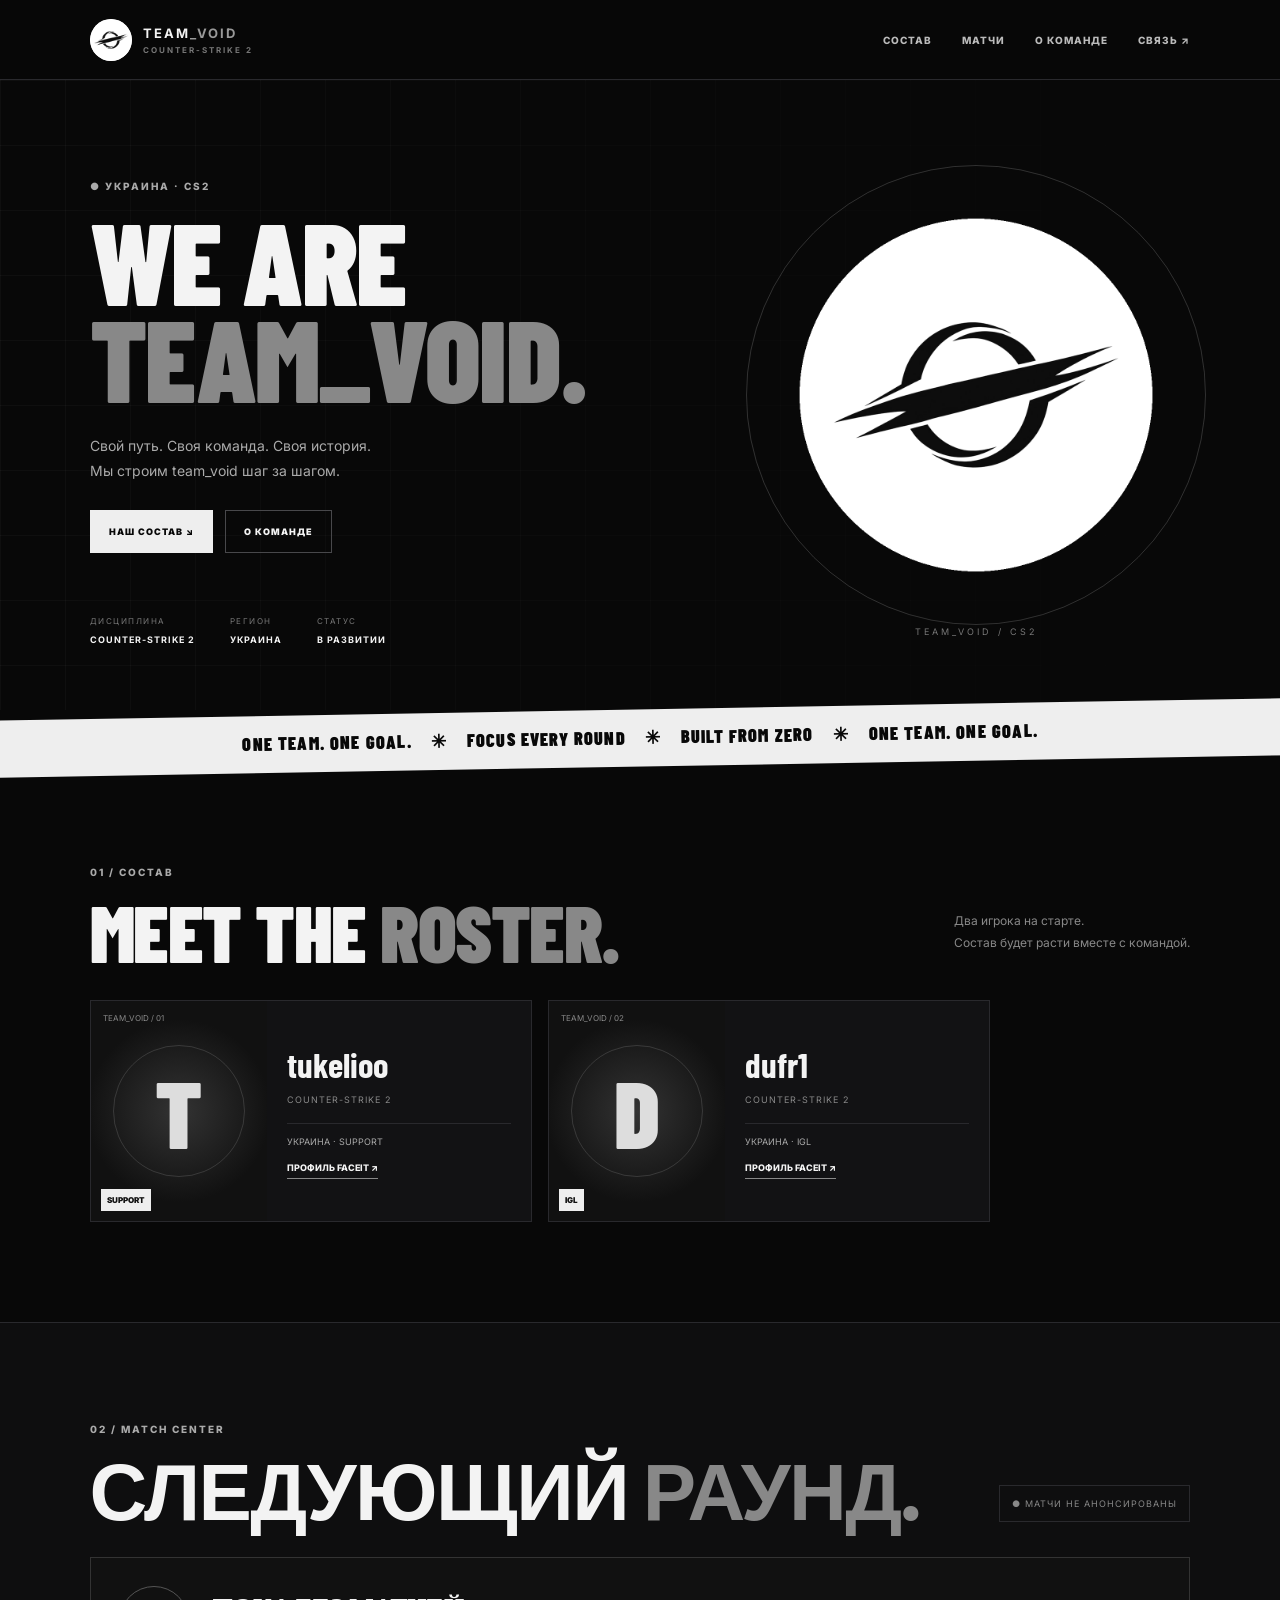
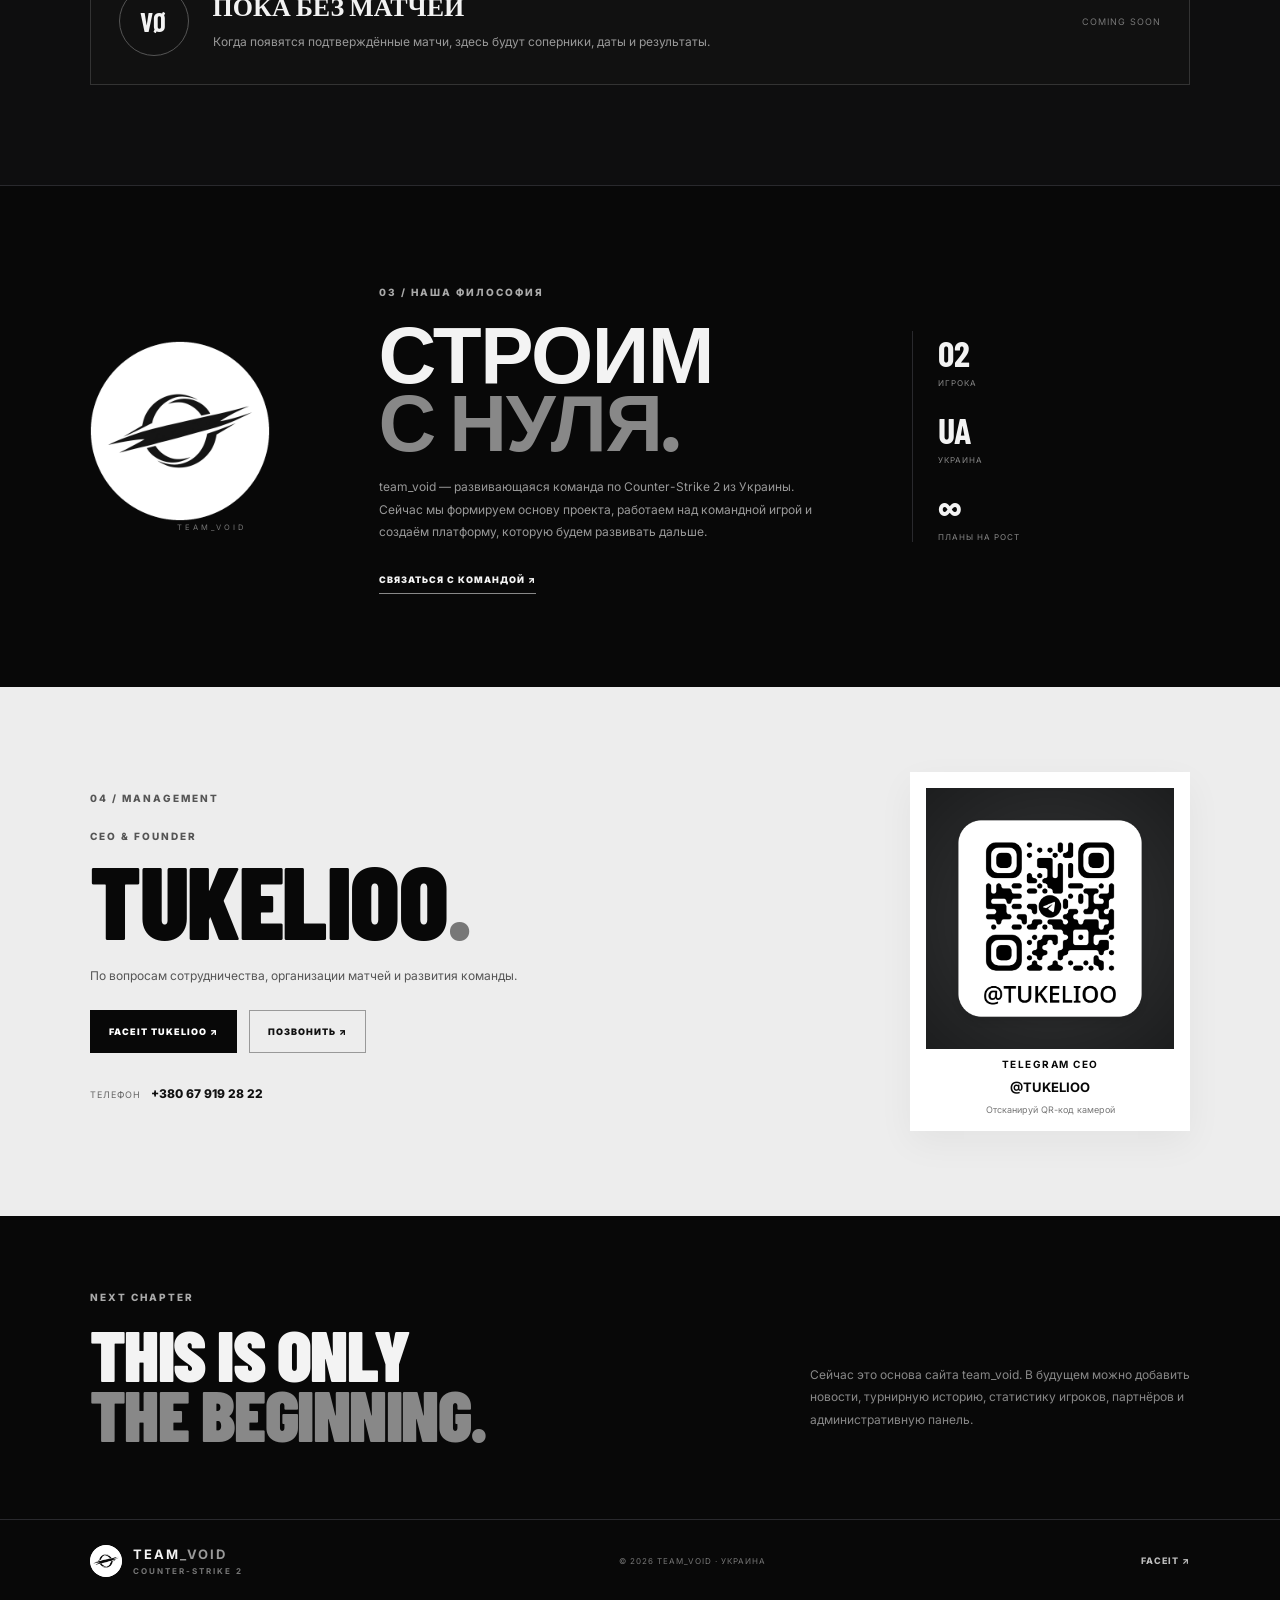
==== index.html @ 3c4596e1 "Add files via upload" ====
<!doctype html><html lang="ru"><head><meta charset="utf-8"><meta name="viewport" content="width=device-width,initial-scale=1"><meta name="theme-color" content="#080808"><title>team_void — CS2 Esports</title><link rel="preconnect" href="https://fonts.googleapis.com"><link href="https://fonts.googleapis.com/css2?family=Barlow+Condensed:wght@500;700;900&family=Inter:wght@400;600;800&display=swap" rel="stylesheet"><link rel="stylesheet" href="style.css"></head><body>
<header><a class="brand" href="#home"><img src="assets/team-void-logo.png" alt="Логотип"><b>TEAM<span>_VOID</span><small>COUNTER-STRIKE 2</small></b></a><button id="menuBtn">☰</button><nav id="nav"><a href="#roster">СОСТАВ</a><a href="#matches">МАТЧИ</a><a href="#about">О КОМАНДЕ</a><a href="#contact">СВЯЗЬ ↗</a></nav></header>
<main><section class="hero" id="home"><div class="grid"></div><div class="hero-copy"><p class="eyebrow">● УКРАИНА · CS2</p><h1>WE ARE<br><span>TEAM_VOID.</span></h1><p class="intro">Свой путь. Своя команда. Своя история.<br>Мы строим team_void шаг за шагом.</p><a class="btn light" href="#roster">НАШ СОСТАВ ↘</a> <a class="btn" href="#about">О КОМАНДЕ</a><div class="facts"><div><small>ДИСЦИПЛИНА</small><b>COUNTER-STRIKE 2</b></div><div><small>РЕГИОН</small><b>УКРАИНА</b></div><div><small>СТАТУС</small><b>В РАЗВИТИИ</b></div></div></div><div class="hero-logo"><div></div><img src="assets/team-void-logo.png" alt="Эмблема team_void"><small>TEAM_VOID / CS2</small></div></section>
<div class="ticker">ONE TEAM. ONE GOAL.　✳　FOCUS EVERY ROUND　✳　BUILT FROM ZERO　✳　ONE TEAM. ONE GOAL.</div>
<section class="section" id="roster"><div class="section-head"><div><p class="eyebrow">01 / СОСТАВ</p><h2>MEET THE <span>ROSTER.</span></h2></div><p>Два игрока на старте.<br>Состав будет расти вместе с командой.</p></div><div class="players" id="players"></div></section>
<section class="matches section" id="matches"><div class="section-head"><div><p class="eyebrow">02 / MATCH CENTER</p><h2>СЛЕДУЮЩИЙ <span>РАУНД.</span></h2></div><label>● МАТЧИ НЕ АНОНСИРОВАНЫ</label></div><div class="empty"><strong>VØ</strong><div><h3>ПОКА БЕЗ МАТЧЕЙ</h3><p>Когда появятся подтверждённые матчи, здесь будут соперники, даты и результаты.</p></div><small>COMING SOON</small></div></section>
<section class="section about" id="about"><div class="about-logo"><img src="assets/team-void-logo.png" alt="Логотип"><small>TEAM_VOID</small></div><div><p class="eyebrow">03 / НАША ФИЛОСОФИЯ</p><h2>СТРОИМ<br><span>С НУЛЯ.</span></h2><p class="body-copy">team_void — развивающаяся команда по Counter-Strike 2 из Украины. Сейчас мы формируем основу проекта, работаем над командной игрой и создаём платформу, которую будем развивать дальше.</p><a class="under" href="#contact">СВЯЗАТЬСЯ С КОМАНДОЙ ↗</a></div><div class="stats"><b>02<small>ИГРОКА</small></b><b>UA<small>УКРАИНА</small></b><b>∞<small>ПЛАНЫ НА РОСТ</small></b></div></section>
<section class="ceo" id="contact"><div class="ceo-wrap"><div><p class="eyebrow">04 / MANAGEMENT</p><small class="kicker">CEO & FOUNDER</small><h2>TUKELIOO<span>.</span></h2><p class="body-copy">По вопросам сотрудничества, организации матчей и развития команды.</p><a class="btn dark" href="https://www.faceit.com/ru/players/tukelioo" target="_blank" rel="noopener">FACEIT TUKELIOO ↗</a> <a class="btn outline" href="tel:+380679192822">ПОЗВОНИТЬ ↗</a><p class="phone">ТЕЛЕФОН　<a href="tel:+380679192822">+380 67 919 28 22</a></p></div><div class="qr"><img src="assets/ceo-telegram-qr.png" alt="QR-код Telegram CEO @TUKELIOO"><b>TELEGRAM CEO</b><strong>@TUKELIOO</strong><small>Отсканируй QR-код камерой</small></div></div></section>
<section class="future"><div><p class="eyebrow">NEXT CHAPTER</p><h2>THIS IS ONLY<br><span>THE BEGINNING.</span></h2></div><p>Сейчас это основа сайта team_void. В будущем можно добавить новости, турнирную историю, статистику игроков, партнёров и административную панель.</p></section></main>
<footer><a class="brand" href="#home"><img src="assets/team-void-logo.png" alt=""><b>TEAM<span>_VOID</span><small>COUNTER-STRIKE 2</small></b></a><small>© <span id="year"></span> TEAM_VOID · УКРАИНА</small><a href="https://www.faceit.com/ru/players/tukelioo" target="_blank" rel="noopener">FACEIT ↗</a></footer><script src="script.js"></script></body></html>
---- style.css ----
*{box-sizing:border-box} :root{--bg:#080808;--panel:#121214;--white:#f3f3f3;--muted:#929297;--line:#29292d}html{scroll-behavior:smooth;scroll-padding-top:85px}body{margin:0;background:var(--bg);color:var(--white);font-family:Inter,Arial,sans-serif}a{color:inherit;text-decoration:none}header{height:80px;padding:0 7%;display:flex;align-items:center;justify-content:space-between;border-bottom:1px solid var(--line);position:sticky;top:0;z-index:5;background:#080808ed;backdrop-filter:blur(14px)}.brand{display:flex;align-items:center;gap:11px}.brand img{width:42px;height:42px;object-fit:cover;border-radius:50%;background:#fff}.brand b{font-size:13px;letter-spacing:2px}.brand b span{color:#999}.brand small{display:block;font-size:8px;color:#777;letter-spacing:2px;margin-top:4px}nav{display:flex;gap:30px}nav a{font-size:10px;font-weight:800;letter-spacing:1px;color:#bbb}nav a:hover,footer>a:hover{color:#fff}#menuBtn{display:none;background:none;color:#fff;border:0;font-size:24px}.hero{min-height:630px;padding:90px 7% 55px;display:flex;align-items:center;position:relative;overflow:hidden}.grid{position:absolute;inset:0;background-image:linear-gradient(#ffffff08 1px,transparent 1px),linear-gradient(90deg,#ffffff08 1px,transparent 1px);background-size:65px 65px;mask-image:linear-gradient(90deg,#000,transparent)}.hero-copy{position:relative;z-index:1;width:60%}.eyebrow{font-size:10px;font-weight:800;letter-spacing:2px;color:#aaa;margin:0 0 20px}.hero h1,h2{font-family:'Barlow Condensed',Impact,sans-serif;font-weight:900;letter-spacing:-1.5px;line-height:.84;margin:0}.hero h1{font-size:clamp(70px,9vw,130px)}h1 span,h2 span{color:#888}.intro{color:#aaa;font-size:14px;line-height:1.8;margin:27px 0}.btn{display:inline-flex;align-items:center;gap:22px;padding:15px 18px;border:1px solid #48484b;font-size:9px;font-weight:900;letter-spacing:1px;margin:0 8px 8px 0;transition:.2s}.btn:hover{transform:translateY(-3px)}.light{background:#eee;color:#080808;border-color:#eee}.facts{display:flex;gap:35px;margin-top:55px;flex-wrap:wrap}.facts div{display:flex;flex-direction:column;gap:8px}.facts small{font-size:8px;letter-spacing:1.5px;color:#777}.facts b{font-size:9px;letter-spacing:1px}.hero-logo{position:absolute;right:5%;top:50%;transform:translateY(-50%);width:min(40vw,480px);aspect-ratio:1;display:grid;place-items:center}.hero-logo div{position:absolute;inset:2%;border:1px solid #ffffff2a;border-radius:50%}.hero-logo img{width:74%;height:74%;object-fit:contain;mix-blend-mode:screen;filter:grayscale(1)}.hero-logo small{position:absolute;bottom:-2px;font-size:9px;letter-spacing:3px;color:#777}.ticker{padding:16px 0;background:#eee;color:#080808;text-align:center;font-family:'Barlow Condensed',sans-serif;font-weight:900;font-size:18px;letter-spacing:1px;transform:rotate(-1deg) scale(1.02)}.section{padding:100px 7%}.section-head{display:flex;justify-content:space-between;align-items:end;gap:25px;margin-bottom:35px}.section-head h2,.about h2{font-size:clamp(48px,7vw,80px)}.section-head>p{font-size:12px;line-height:1.8;color:#888}.section-head label{font-size:9px;letter-spacing:1px;color:#888;border:1px solid var(--line);padding:12px}.players{display:grid;grid-template-columns:repeat(2,minmax(0,1fr));gap:16px;max-width:900px}.player{display:grid;grid-template-columns:40% 1fr;background:var(--panel);border:1px solid var(--line);transition:.2s}.player:hover{transform:translateY(-4px);border-color:#777}.player-art{min-height:220px;display:grid;place-items:center;position:relative;background:radial-gradient(circle,#333 0,transparent 65%),#111;overflow:hidden}.player-art:before{content:'';position:absolute;width:130px;height:130px;border:1px solid #ffffff22;border-radius:50%}.initial{font-family:'Barlow Condensed',sans-serif;font-size:95px;font-weight:900;color:#ddd}.role{position:absolute;bottom:10px;left:10px;background:#eee;color:#111;font-size:8px;font-weight:900;padding:6px}.num{position:absolute;top:12px;left:12px;font-size:8px;color:#888}.player-info{padding:20px;align-self:center}.player-info h3{font-family:'Barlow Condensed',sans-serif;font-size:35px;margin:0 0 8px;overflow-wrap:anywhere}.player-info p{font-size:9px;color:#888;letter-spacing:1px}.meta{font-size:9px;color:#aaa;border-top:1px solid var(--line);padding-top:12px;margin-top:18px}.profile{display:inline-block;font-size:9px;font-weight:800;border-bottom:1px solid #888;padding-bottom:5px;margin-top:15px}.matches{background:#0e0e0f;border-top:1px solid var(--line);border-bottom:1px solid var(--line)}.empty{display:flex;align-items:center;gap:24px;padding:28px;border:1px solid #333;background:#111}.empty>strong{width:70px;height:70px;border:1px solid #555;border-radius:50%;display:grid;place-items:center;font-family:'Barlow Condensed';font-size:27px;flex-shrink:0}.empty h3{font-family:'Barlow Condensed';font-size:26px;margin:0 0 8px}.empty p{font-size:12px;color:#999;line-height:1.8;margin:0}.empty>small{margin-left:auto;white-space:nowrap;font-size:9px;color:#777;letter-spacing:1px}.about{display:grid;grid-template-columns:.7fr 1.4fr .8fr;align-items:center;gap:45px}.about-logo{text-align:center;color:#777;font-size:9px;letter-spacing:3px}.about-logo img{display:block;width:180px;height:180px;object-fit:contain;filter:grayscale(1);mix-blend-mode:screen}.body-copy{max-width:440px;font-size:12px;line-height:1.9;color:#999;margin:23px 0}.under{font-size:9px;font-weight:900;letter-spacing:1px;border-bottom:1px solid #888;padding-bottom:8px}.stats{border-left:1px solid var(--line);padding-left:25px;display:flex;flex-direction:column;gap:20px}.stats b{font-family:'Barlow Condensed';font-size:36px}.stats small{display:block;font:8px Inter;color:#888;letter-spacing:1px;margin-top:4px}.ceo{background:#ededed;color:#080808;padding:85px 7%}.ceo-wrap{max-width:1100px;margin:auto;display:grid;grid-template-columns:1fr 280px;gap:55px;align-items:center}.ceo .eyebrow{color:#555}.kicker{font-size:10px;letter-spacing:2px;color:#555;font-weight:800}.ceo h2{font-size:clamp(65px,8vw,105px);margin-top:12px}.ceo h2 span{color:#777}.ceo .body-copy{color:#555}.dark{background:#080808;color:white;border-color:#080808}.outline{border-color:#999;color:#111}.phone{font-size:9px;letter-spacing:1px;color:#666;margin-top:25px}.phone a{font-size:12px;font-weight:800;color:#111;letter-spacing:0}.qr{background:#fff;padding:16px;text-align:center;box-shadow:0 12px 35px #0000000c}.qr img{width:100%;display:block}.qr b,.qr strong,.qr small{display:block;margin-top:9px}.qr b{font-size:10px;letter-spacing:1.5px}.qr strong{font-size:13px}.qr small{font-size:9px;color:#777}.future{padding:75px 7%;display:flex;justify-content:space-between;align-items:end;gap:35px;border-bottom:1px solid var(--line)}.future h2{font-size:clamp(45px,6vw,72px)}.future>p{max-width:380px;font-size:12px;line-height:1.9;color:#888}footer{padding:25px 7%;display:flex;align-items:center;justify-content:space-between;gap:20px;flex-wrap:wrap}footer .brand img{width:32px;height:32px}footer>small{font-size:8px;color:#777;letter-spacing:1px}footer>a:last-child{font-size:9px;font-weight:800;letter-spacing:1px;color:#bbb}@media(max-width:900px){.hero-logo{right:-5%;opacity:.55}.about{grid-template-columns:.6fr 1.4fr}.stats{grid-column:2;flex-direction:row;border:0;border-top:1px solid var(--line);padding:20px 0 0}.stats b{flex:1}.ceo-wrap{grid-template-columns:1fr 230px;gap:30px}}@media(max-width:650px){header{height:68px;padding:0 5%}#menuBtn{display:block}nav{display:none;position:absolute;top:68px;left:0;right:0;background:#101010;padding:22px 5%;flex-direction:column;gap:22px;border-bottom:1px solid var(--line)}nav.open{display:flex}.hero{min-height:620px;padding:65px 5% 40px;align-items:flex-start}.hero-copy{width:100%}.hero h1{font-size:clamp(65px,16vw,100px)}.hero-logo{width:85vw;right:-30%;top:62%;opacity:.2}.facts{gap:18px;margin-top:42px}.facts b{font-size:8px}.section{padding:70px 5%}.section-head{align-items:flex-start;flex-direction:column}.players{grid-template-columns:1fr}.player-art{min-height:185px}.player-info{padding:16px}.empty{flex-wrap:wrap;padding:20px;gap:15px}.empty>strong{width:55px;height:55px}.empty>div{flex:1;min-width:160px}.empty>small{margin-left:70px}.about{display:flex;flex-direction:column;align-items:flex-start;gap:30px}.about-logo{align-self:center}.about-logo img{width:145px;height:145px}.stats{width:100%;padding-top:18px}.ceo{padding:65px 5%}.ceo-wrap{grid-template-columns:1fr;gap:30px}.qr{max-width:280px;margin:auto}.future{padding:60px 5%;align-items:flex-start;flex-direction:column;gap:20px}footer{padding:24px 5%;flex-direction:column;align-items:flex-start}}
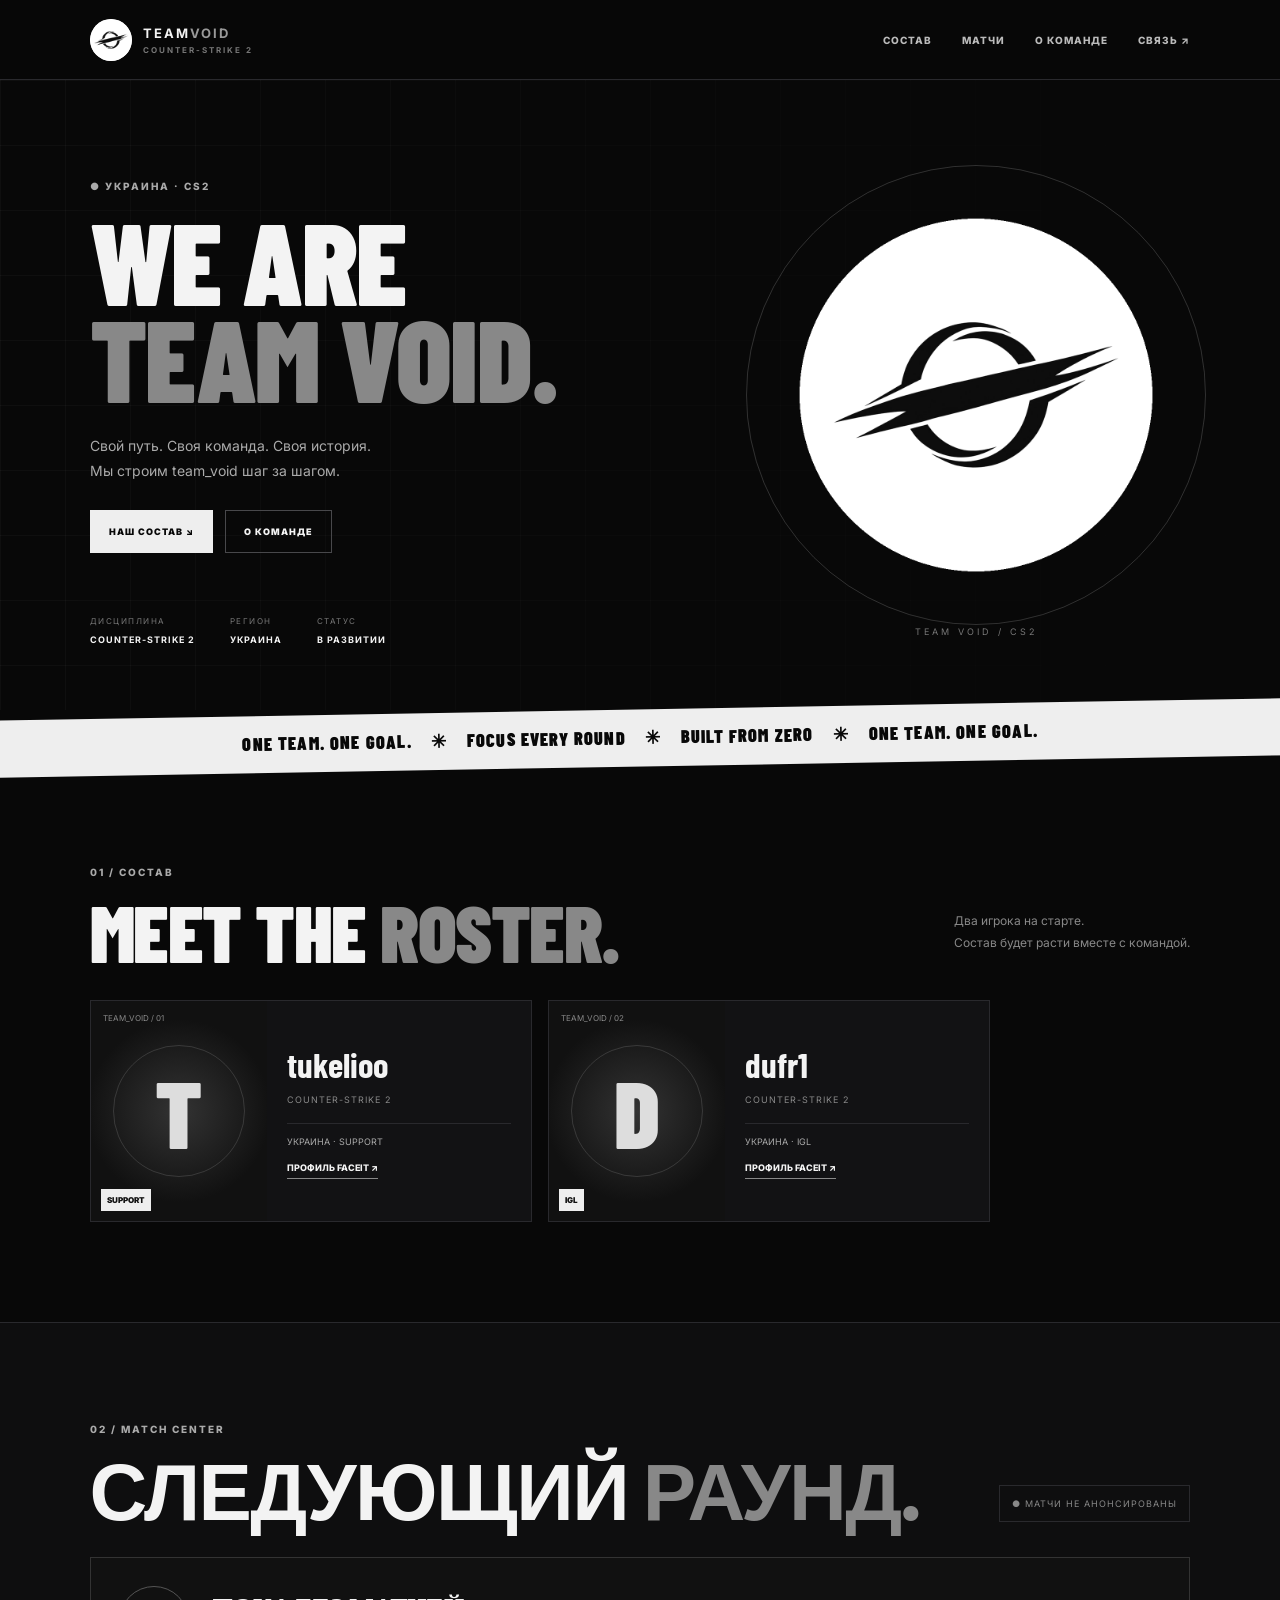
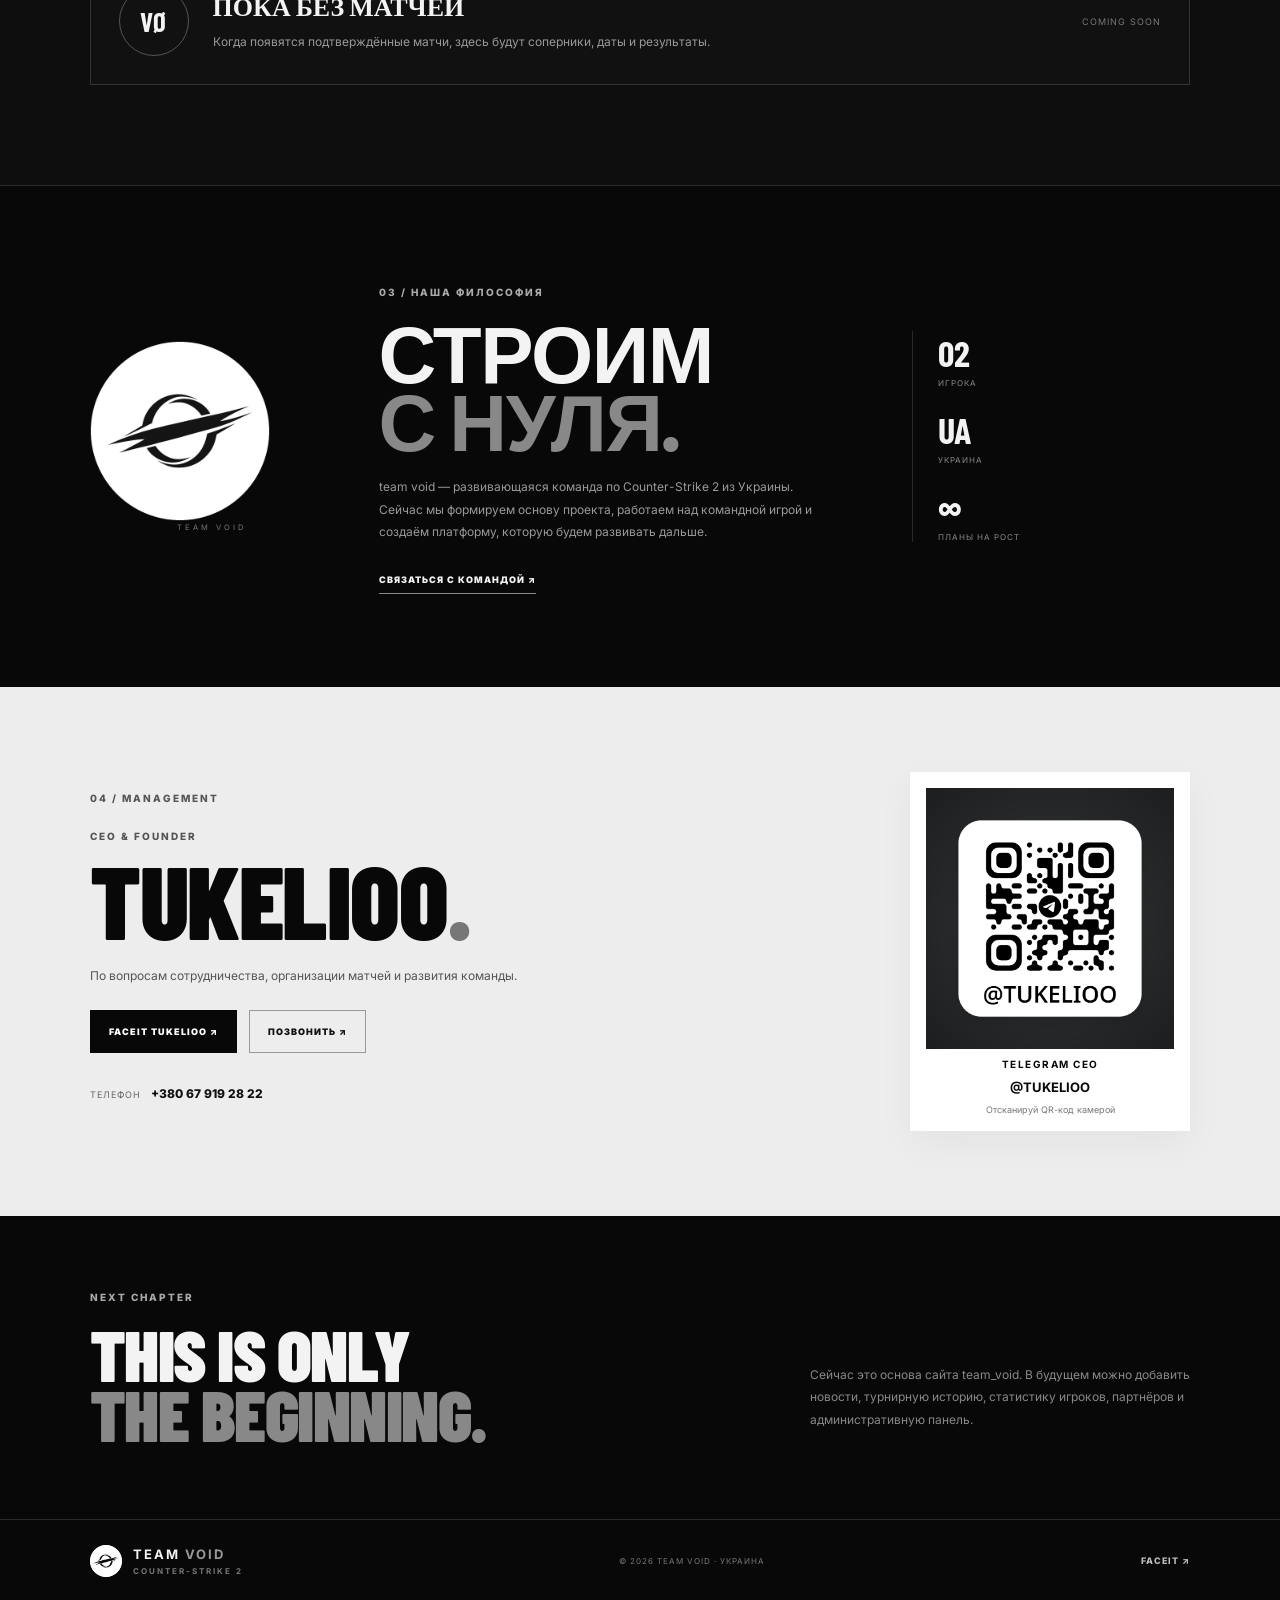
==== commit 2bffea5f: "Update index.html" ====
--- a/index.html
+++ b/index.html
@@ -1,10 +1,10 @@
-<!doctype html><html lang="ru"><head><meta charset="utf-8"><meta name="viewport" content="width=device-width,initial-scale=1"><meta name="theme-color" content="#080808"><title>team_void — CS2 Esports</title><link rel="preconnect" href="https://fonts.googleapis.com"><link href="https://fonts.googleapis.com/css2?family=Barlow+Condensed:wght@500;700;900&family=Inter:wght@400;600;800&display=swap" rel="stylesheet"><link rel="stylesheet" href="style.css"></head><body>
-<header><a class="brand" href="#home"><img src="assets/team-void-logo.png" alt="Логотип"><b>TEAM<span>_VOID</span><small>COUNTER-STRIKE 2</small></b></a><button id="menuBtn">☰</button><nav id="nav"><a href="#roster">СОСТАВ</a><a href="#matches">МАТЧИ</a><a href="#about">О КОМАНДЕ</a><a href="#contact">СВЯЗЬ ↗</a></nav></header>
-<main><section class="hero" id="home"><div class="grid"></div><div class="hero-copy"><p class="eyebrow">● УКРАИНА · CS2</p><h1>WE ARE<br><span>TEAM_VOID.</span></h1><p class="intro">Свой путь. Своя команда. Своя история.<br>Мы строим team_void шаг за шагом.</p><a class="btn light" href="#roster">НАШ СОСТАВ ↘</a> <a class="btn" href="#about">О КОМАНДЕ</a><div class="facts"><div><small>ДИСЦИПЛИНА</small><b>COUNTER-STRIKE 2</b></div><div><small>РЕГИОН</small><b>УКРАИНА</b></div><div><small>СТАТУС</small><b>В РАЗВИТИИ</b></div></div></div><div class="hero-logo"><div></div><img src="assets/team-void-logo.png" alt="Эмблема team_void"><small>TEAM_VOID / CS2</small></div></section>
+<!doctype html><html lang="ru"><head><meta name="google-site-verification" content="fACfUsJbcQlNeHcapj-osSFkT0M77bKV5hKIZokb9CU" /><meta charset="utf-8"><meta name="viewport" content="width=device-width,initial-scale=1"><meta name="theme-color" content="#080808"><title>team void — CS2 Esports</title><link rel="preconnect" href="https://fonts.googleapis.com"><link href="https://fonts.googleapis.com/css2?family=Barlow+Condensed:wght@500;700;900&family=Inter:wght@400;600;800&display=swap" rel="stylesheet"><link rel="stylesheet" href="style.css"></head><body>
+<header><a class="brand" href="#home"><img src="assets/team-void-logo.png" alt="Логотип"><b>TEAM<span>VOID</span><small>COUNTER-STRIKE 2</small></b></a><button id="menuBtn">☰</button><nav id="nav"><a href="#roster">СОСТАВ</a><a href="#matches">МАТЧИ</a><a href="#about">О КОМАНДЕ</a><a href="#contact">СВЯЗЬ ↗</a></nav></header>
+<main><section class="hero" id="home"><div class="grid"></div><div class="hero-copy"><p class="eyebrow">● УКРАИНА · CS2</p><h1>WE ARE<br><span>TEAM VOID.</span></h1><p class="intro">Свой путь. Своя команда. Своя история.<br>Мы строим team_void шаг за шагом.</p><a class="btn light" href="#roster">НАШ СОСТАВ ↘</a> <a class="btn" href="#about">О КОМАНДЕ</a><div class="facts"><div><small>ДИСЦИПЛИНА</small><b>COUNTER-STRIKE 2</b></div><div><small>РЕГИОН</small><b>УКРАИНА</b></div><div><small>СТАТУС</small><b>В РАЗВИТИИ</b></div></div></div><div class="hero-logo"><div></div><img src="assets/team-void-logo.png" alt="Эмблема team_void"><small>TEAM VOID / CS2</small></div></section>
 <div class="ticker">ONE TEAM. ONE GOAL.　✳　FOCUS EVERY ROUND　✳　BUILT FROM ZERO　✳　ONE TEAM. ONE GOAL.</div>
 <section class="section" id="roster"><div class="section-head"><div><p class="eyebrow">01 / СОСТАВ</p><h2>MEET THE <span>ROSTER.</span></h2></div><p>Два игрока на старте.<br>Состав будет расти вместе с командой.</p></div><div class="players" id="players"></div></section>
 <section class="matches section" id="matches"><div class="section-head"><div><p class="eyebrow">02 / MATCH CENTER</p><h2>СЛЕДУЮЩИЙ <span>РАУНД.</span></h2></div><label>● МАТЧИ НЕ АНОНСИРОВАНЫ</label></div><div class="empty"><strong>VØ</strong><div><h3>ПОКА БЕЗ МАТЧЕЙ</h3><p>Когда появятся подтверждённые матчи, здесь будут соперники, даты и результаты.</p></div><small>COMING SOON</small></div></section>
-<section class="section about" id="about"><div class="about-logo"><img src="assets/team-void-logo.png" alt="Логотип"><small>TEAM_VOID</small></div><div><p class="eyebrow">03 / НАША ФИЛОСОФИЯ</p><h2>СТРОИМ<br><span>С НУЛЯ.</span></h2><p class="body-copy">team_void — развивающаяся команда по Counter-Strike 2 из Украины. Сейчас мы формируем основу проекта, работаем над командной игрой и создаём платформу, которую будем развивать дальше.</p><a class="under" href="#contact">СВЯЗАТЬСЯ С КОМАНДОЙ ↗</a></div><div class="stats"><b>02<small>ИГРОКА</small></b><b>UA<small>УКРАИНА</small></b><b>∞<small>ПЛАНЫ НА РОСТ</small></b></div></section>
+<section class="section about" id="about"><div class="about-logo"><img src="assets/team-void-logo.png" alt="Логотип"><small>TEAM VOID</small></div><div><p class="eyebrow">03 / НАША ФИЛОСОФИЯ</p><h2>СТРОИМ<br><span>С НУЛЯ.</span></h2><p class="body-copy">team void — развивающаяся команда по Counter-Strike 2 из Украины. Сейчас мы формируем основу проекта, работаем над командной игрой и создаём платформу, которую будем развивать дальше.</p><a class="under" href="#contact">СВЯЗАТЬСЯ С КОМАНДОЙ ↗</a></div><div class="stats"><b>02<small>ИГРОКА</small></b><b>UA<small>УКРАИНА</small></b><b>∞<small>ПЛАНЫ НА РОСТ</small></b></div></section>
 <section class="ceo" id="contact"><div class="ceo-wrap"><div><p class="eyebrow">04 / MANAGEMENT</p><small class="kicker">CEO & FOUNDER</small><h2>TUKELIOO<span>.</span></h2><p class="body-copy">По вопросам сотрудничества, организации матчей и развития команды.</p><a class="btn dark" href="https://www.faceit.com/ru/players/tukelioo" target="_blank" rel="noopener">FACEIT TUKELIOO ↗</a> <a class="btn outline" href="tel:+380679192822">ПОЗВОНИТЬ ↗</a><p class="phone">ТЕЛЕФОН　<a href="tel:+380679192822">+380 67 919 28 22</a></p></div><div class="qr"><img src="assets/ceo-telegram-qr.png" alt="QR-код Telegram CEO @TUKELIOO"><b>TELEGRAM CEO</b><strong>@TUKELIOO</strong><small>Отсканируй QR-код камерой</small></div></div></section>
 <section class="future"><div><p class="eyebrow">NEXT CHAPTER</p><h2>THIS IS ONLY<br><span>THE BEGINNING.</span></h2></div><p>Сейчас это основа сайта team_void. В будущем можно добавить новости, турнирную историю, статистику игроков, партнёров и административную панель.</p></section></main>
-<footer><a class="brand" href="#home"><img src="assets/team-void-logo.png" alt=""><b>TEAM<span>_VOID</span><small>COUNTER-STRIKE 2</small></b></a><small>© <span id="year"></span> TEAM_VOID · УКРАИНА</small><a href="https://www.faceit.com/ru/players/tukelioo" target="_blank" rel="noopener">FACEIT ↗</a></footer><script src="script.js"></script></body></html>+<footer><a class="brand" href="#home"><img src="assets/team-void-logo.png" alt=""><b>TEAM<span> VOID</span><small>COUNTER-STRIKE 2</small></b></a><small>© <span id="year"></span> TEAM VOID · УКРАИНА</small><a href="https://www.faceit.com/ru/players/tukelioo" target="_blank" rel="noopener">FACEIT ↗</a></footer><script src="script.js"></script></body></html>
